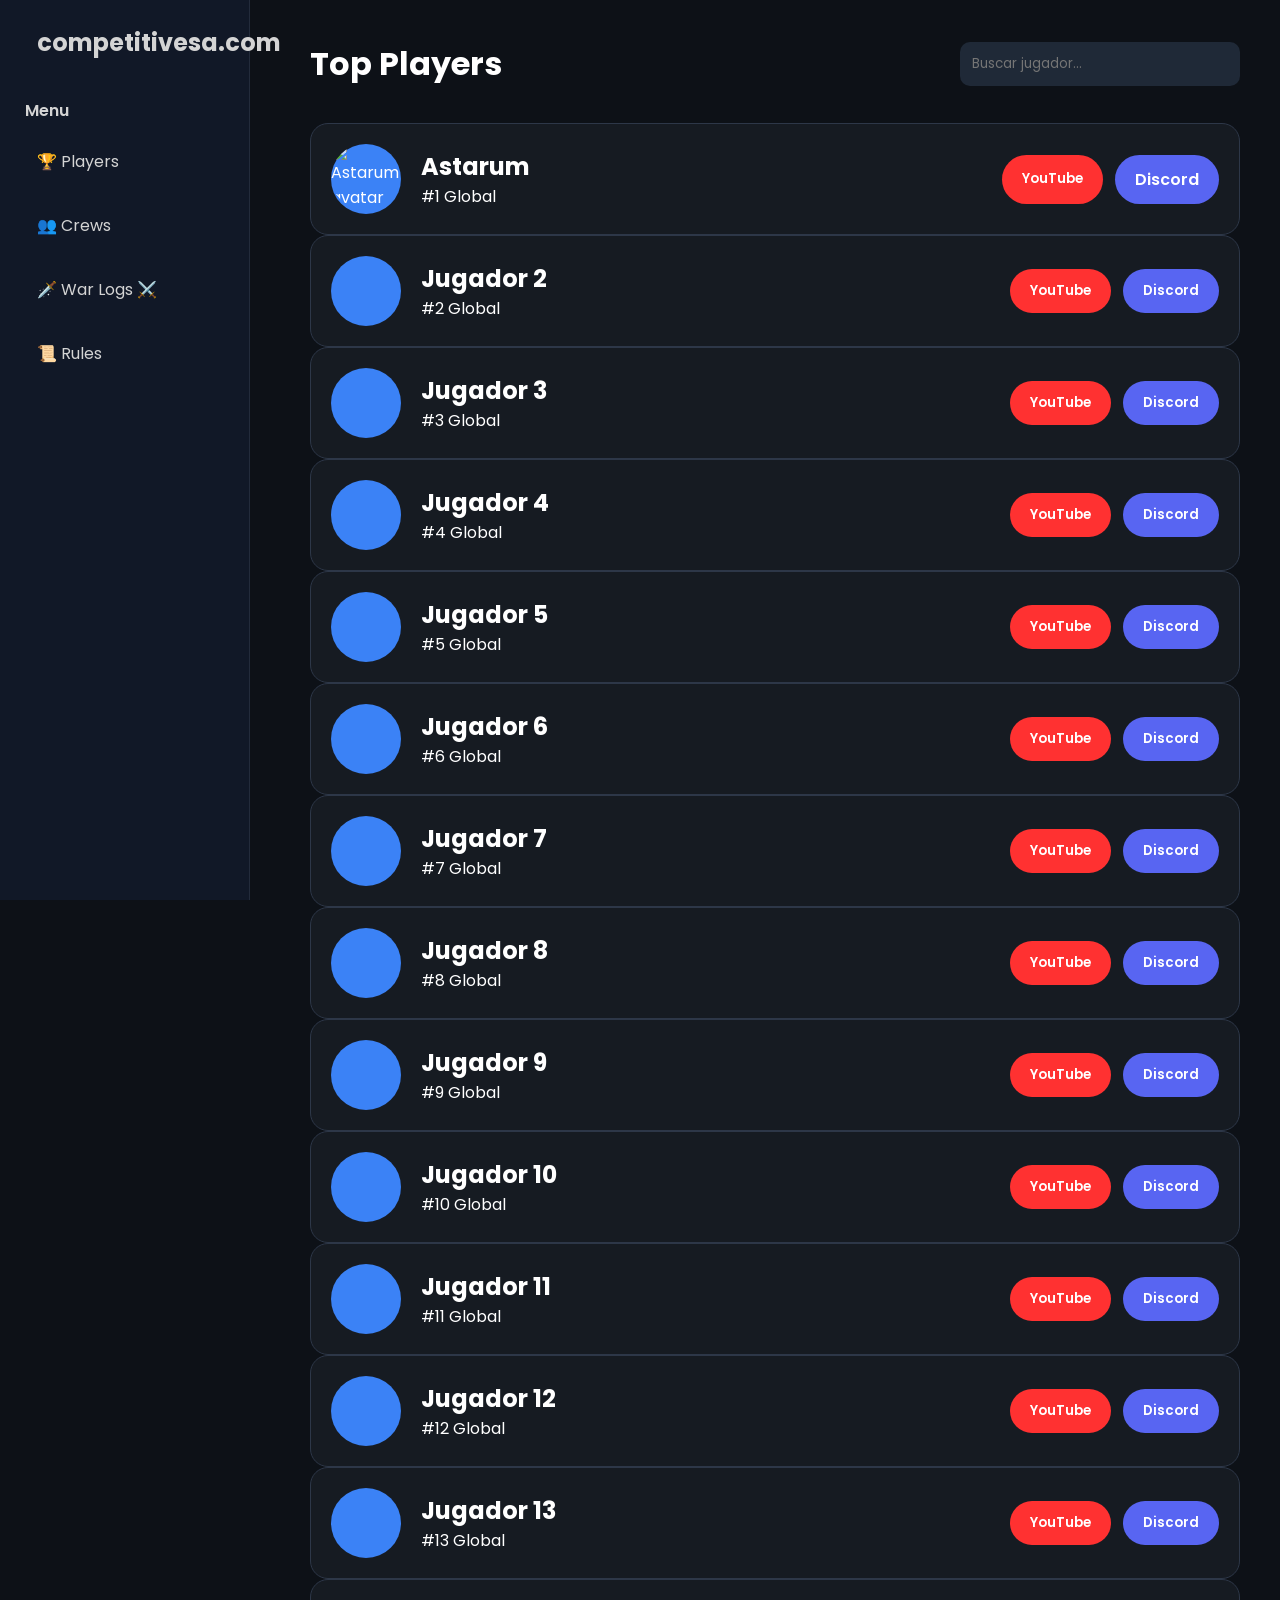
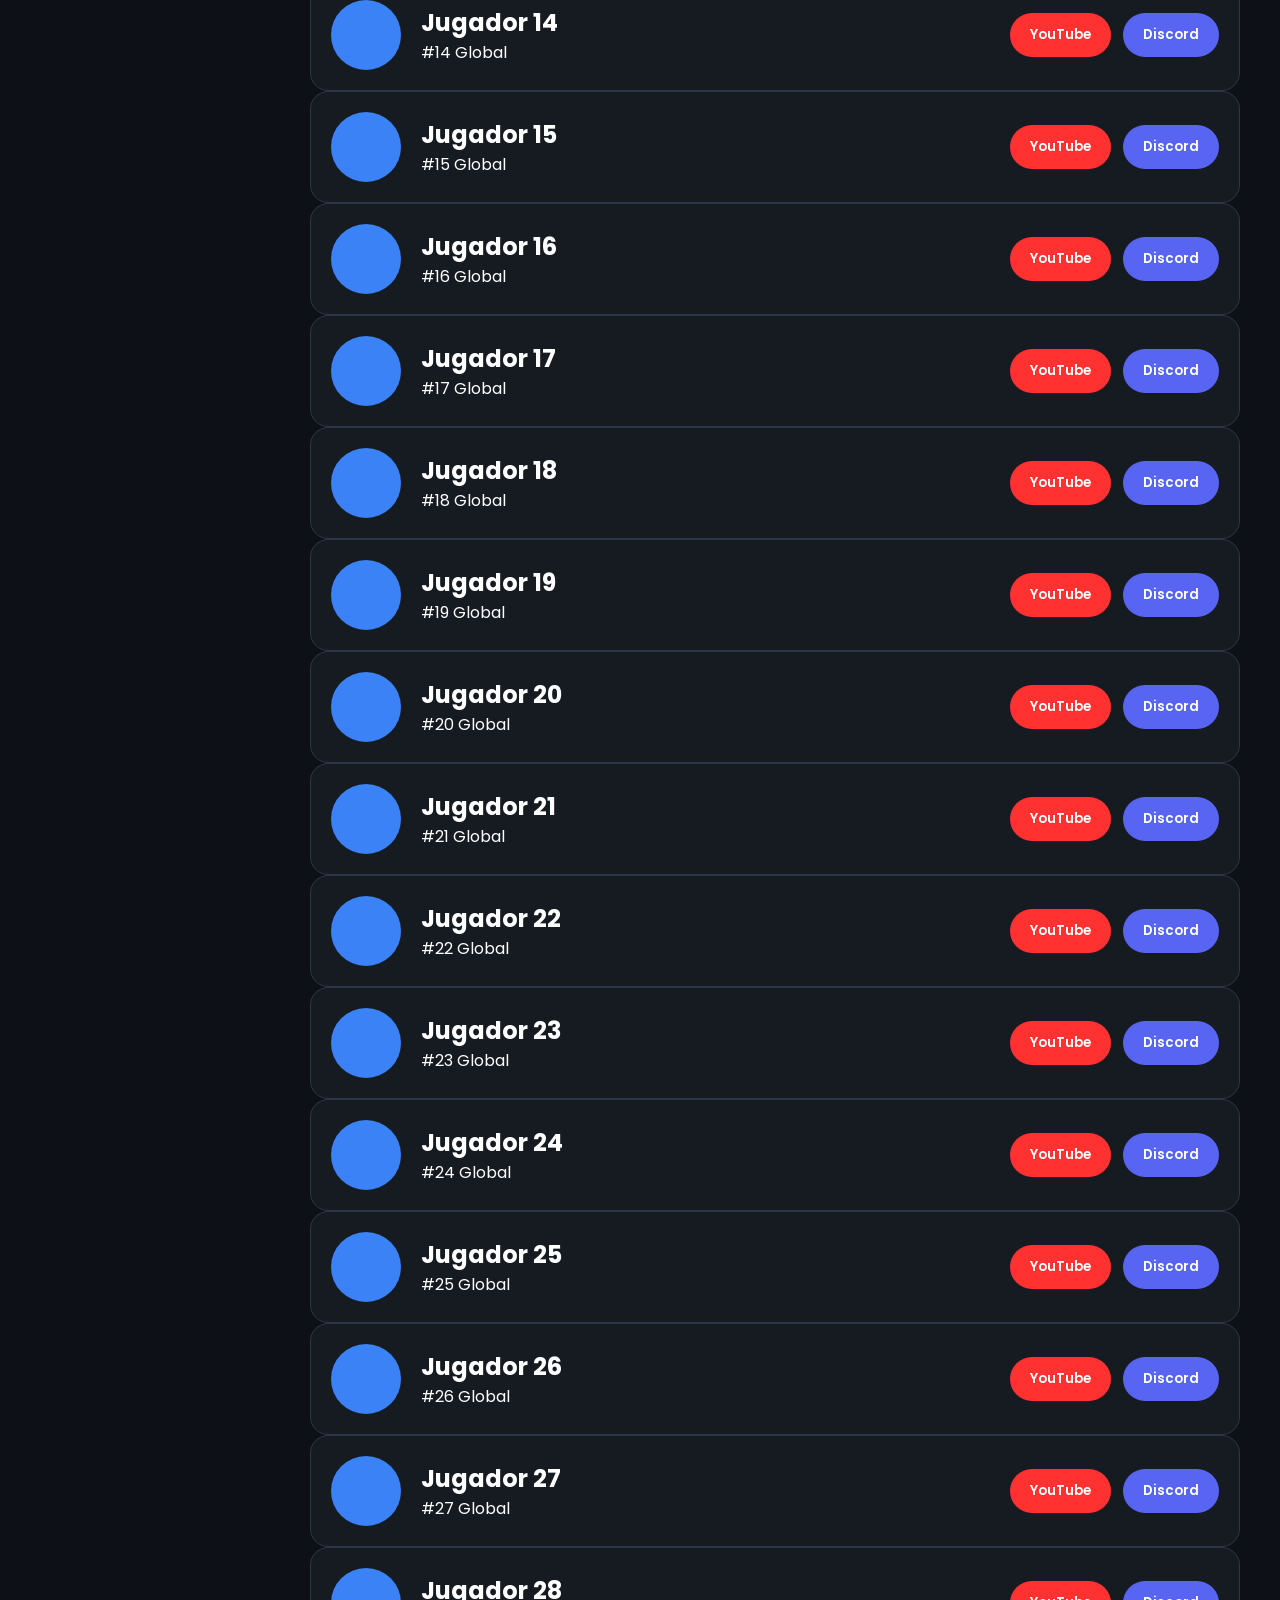
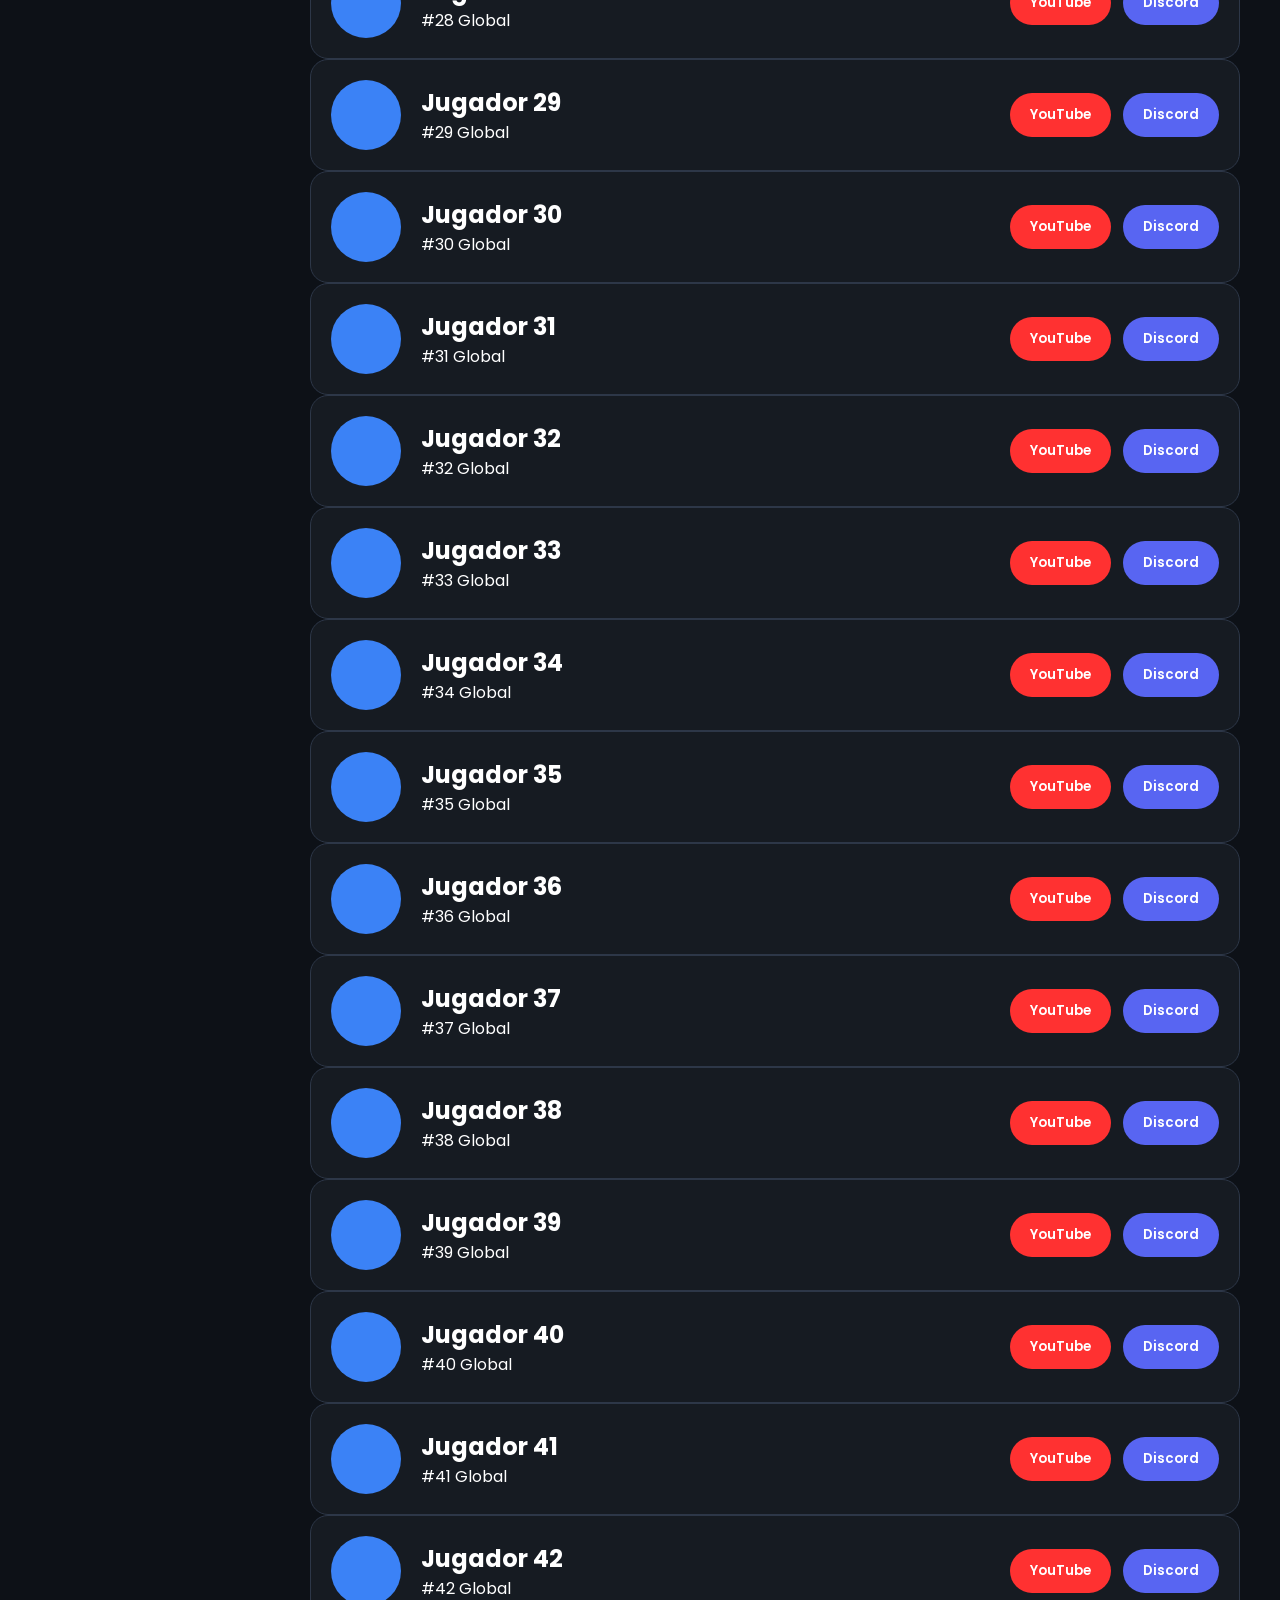
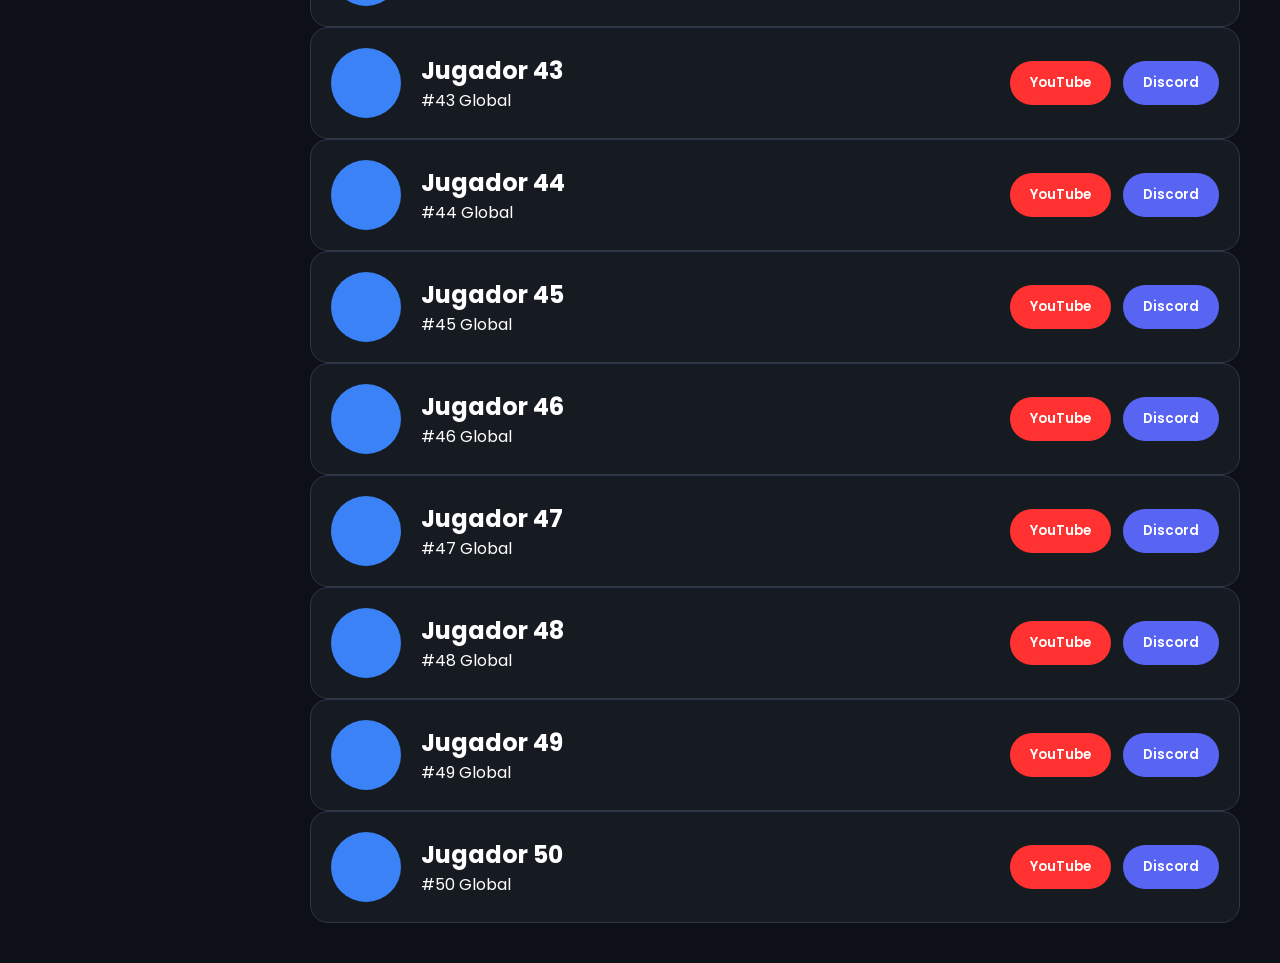
==== docs/index.html @ 76cabcc3 "Deploy docs for GitHub Pages" ====
<!DOCTYPE html>
<html lang="es">
<head>
    <meta charset="UTF-8">
    <meta name="viewport" content="width=device-width, initial-scale=1.0">
    <title>competitivesa.com</title>
    <link rel="canonical" href="http://competitivesa.com/">
    <meta name="description" content="competitivesa - competitive players and crews leaderboard">

    <style>
*{
    margin:0;
    padding:0;
    box-sizing:border-box;
    font-family:'Poppins',sans-serif;
}

body{
    background:#0d1117;
    color:white;
    display:flex;
}

.sidebar{
    width:250px;
    height:100vh;
    background:#111827;
    border-right:1px solid #232b3b;
    padding:25px;
    position:fixed;
}

.sidebar h2{
    color:#4f8cff;
    margin-bottom:30px;
}

.menu-toggle{
    display:block;
    width:100%;
    text-align:left;
    background:transparent;
    border:none;
    color:#d4d4d4;
    padding:8px 0 14px 0;
    font-size:16px;
    cursor:pointer;
}

/* Collapsed sidebar: keep icons, hide labels and reduce width */
.sidebar.collapsed{
    width:80px;
}

.sidebar.collapsed h2{
    display:none;
}

.sidebar.collapsed nav a{
    text-align:center;
    padding:10px 6px;
}

.sidebar.collapsed nav a .label{
    display:none;
}

.sidebar nav{
    display:flex;
    flex-direction:column;
    gap:15px;
}

.sidebar a{
    color:#d4d4d4;
    text-decoration:none;
    padding:12px;
    border-radius:12px;
    transition:.25s;
}

.sidebar a:hover{
    background:#1f2937;
    color:white;
}

.content{
    margin-left:270px;
    width:100%;
    padding:40px;
}

header{
    display:flex;
    justify-content:space-between;
    align-items:center;
    margin-bottom:35px;
}

header input{
    width:280px;
    padding:12px;
    border:none;
    border-radius:10px;
    background:#1f2937;
    color:white;
    outline:none;
}

.player-card{
    background:#161b22;
    border:1px solid #2d3748;
    border-radius:18px;
    padding:20px;
    display:flex;
    justify-content:space-between;
    align-items:center;
    transition:.25s;
}

.player-card:hover{
    transform:translateY(-4px);
    box-shadow:0 0 25px rgba(0,140,255,.2);
}

.left{
    display:flex;
    align-items:center;
    gap:20px;
}

.avatar{
    width:70px;
    height:70px;
    border-radius:50%;
    background:#3b82f6;
}

.buttons{
    display:flex;
    gap:12px;
}

button{
    border:none;
    color:white;
    padding:12px 20px;
    border-radius:25px;
    cursor:pointer;
    font-weight:600;
}

.youtube{
    background:#ff3131;
}

.discord{
    background:#5865F2;
}

/* Make anchor links inside .buttons look like buttons */
.buttons a{
    text-decoration:none;
    color:white;
    padding:12px 20px;
    border-radius:25px;
    display:inline-block;
    font-weight:600;
}

.buttons a.discord{
    background:#5865F2;
}

/* Avatar image styling */
.avatar img{
    width:100%;
    height:100%;
    border-radius:50%;
    object-fit:cover;
}

/* Player detail panel */
#player-detail{
    margin-bottom:18px;
}

.player-detail-card{
    background:linear-gradient(180deg,#0b0f13,#0e161a);
    border:1px solid rgba(255,255,255,0.03);
    padding:20px;
    border-radius:18px;
    color:#cfe7ff;
    max-width:520px;
    margin:0 auto 18px auto;
    position:relative;
}

.player-detail-card .close-x{
    position:absolute;
    right:12px;
    top:12px;
    background:transparent;
    border:none;
    color:#9fb6d8;
    font-size:18px;
    cursor:pointer;
}

.player-detail-card .avatar-wrap{
    display:flex;
    justify-content:center;
    margin-bottom:12px;
}

.player-detail-card .avatar-large{
    width:92px;
    height:92px;
    border-radius:50%;
    overflow:hidden;
    border:4px solid rgba(79,140,255,0.12);
    box-shadow:0 6px 20px rgba(0,0,0,0.6);
}

.player-detail-card h3{
    text-align:center;
    color:#79b7ff;
    letter-spacing:2px;
    margin:6px 0 8px 0;
}

.badge{
    display:inline-block;
    background:#6b1f2a;
    color:#ffdede;
    padding:6px 12px;
    border-radius:16px;
    font-size:13px;
    margin:0 auto 10px auto;
    display:block;
    width:max-content;
}

.player-detail-card p.region{
    text-align:center;
    color:#cfe7ff;
    margin-bottom:14px;
}

.position-box{
    background:#071017;
    border:1px solid rgba(255,255,255,0.02);
    padding:12px;
    border-radius:10px;
    margin-bottom:12px;
}

.stats-box{
    background:#061016;
    border-radius:10px;
    padding:12px;
    display:flex;
    gap:10px;
    justify-content:center;
    margin-bottom:12px;
}

.stat-item{
    background:rgba(255,255,255,0.03);
    padding:8px 12px;
    border-radius:8px;
    text-align:center;
}

.social-btn{
    background:#00a9ff;
    color:white;
    padding:12px 18px;
    border-radius:10px;
    display:block;
    text-align:center;
    text-decoration:none;
    font-weight:600;
}

/* War logs list */
.war-log{
    background:#0f1418;
    border:1px solid #26303a;
    padding:12px;
    border-radius:10px;
    margin-bottom:10px;
}

.war-log small{
    color:#9aa6b2;
}

.talents{
    background:#f5b400;
    color:black;
}
</style>

    <link rel="preconnect" href="https://fonts.googleapis.com">
    <link href="https://fonts.googleapis.com/css2?family=Poppins:wght@300;400;500;600;700&display=swap" rel="stylesheet">
</head>
<body>

    <aside class="sidebar">
        <h2><a href="http://competitivesa.com" id="brand-link">competitivesa.com</a></h2>
        <button id="menu-toggle" class="menu-toggle">Menu</button>

        <nav>
            <a href="#" id="link-players">🏆 <span class="label">Players</span></a>
            <a href="#" id="link-crews">👥 <span class="label">Crews</span></a>
            <a href="#" id="link-warlogs">🗡️ <span class="label">War Logs</span> ⚔️</a>
            <a href="#">📜 <span class="label">Rules</span></a>
        </nav>
    </aside>

    <main class="content">

        <header>
            <h1>Top Players</h1>
            <input id="search-input" type="text" placeholder="Buscar jugador...">
        </header>

        <div id="player-detail"></div>
        <div id="players"></div>

    </main>

    <script>
// Maneja generación dinámica de jugadores y crews
function generatePlayers(count) {
  const container = document.getElementById('players');
  if (!container) return;
  container.innerHTML = '';
  window.currentView = 'players';
  for (let i = 1; i <= count; i++) {
    const card = document.createElement('div');
    card.className = 'player-card';
    const name = (i === 1) ? 'Astarum' : `Jugador ${i}`;
    const astarumDiscordId = '1056681722353303614';
    const astarumAvatar = 'file:///C:/Users/Diegoo/Downloads/1f05e6cb522cc355812f8f7c4685ea01.jpg';
    const discordElement = (i === 1)
      ? `<a class="discord" href="https://discord.com/users/${astarumDiscordId}" target="_blank" rel="noopener noreferrer">Discord</a>`
      : `<button class="discord">Discord</button>`;

    const regionList = ['NA','EU','ASIA','SA','OC'];
    const region = (i === 1) ? 'EU' : regionList[i % regionList.length];

    const avatarHtml = (i === 1)
      ? `<div class="avatar"><img src="${astarumAvatar}" alt="Astarum avatar"></div>`
      : `<div class="avatar"></div>`;

    card.innerHTML = `
      <div class="left">
        ${avatarHtml}
        <div>
          <h2>${name}</h2>
          <p>#${i} Global</p>
        </div>
      </div>
      <div class="buttons">
        <button class="youtube">YouTube</button>
        ${discordElement}
      </div>
    `;
    container.appendChild(card);
  }
}

function showPlayerDetail(playerName) {
  const detail = document.getElementById('player-detail');
  const headerEl = document.querySelector('main .content header h1');
  if (!detail) return;
  let region = 'Unknown';
  if (playerName.toLowerCase() === 'astarum') region = 'EU';
  else {
    const m = playerName.match(/Jugador\s*(\d+)/i);
    if (m) {
      const idx = parseInt(m[1], 10);
      const regions = ['NA','EU','ASIA','SA','OC'];
      region = regions[idx % regions.length];
    }
  }

  detail.innerHTML = `
    <div class="player-detail-card">
      <button class="close-x" id="detail-close">✕</button>
      <div class="avatar-wrap">
        <div class="avatar-large">
          ${playerName.toLowerCase() === 'astarum' ? `<img src="file:///C:/Users/Diegoo/Downloads/1f05e6cb522cc355812f8f7c4685ea01.jpg" alt="${playerName}">` : '<div style="width:100%;height:100%;background:#223;"></div>'}
        </div>
      </div>
      <h3>${playerName}</h3>
      <span class="badge">Elite Master</span>
      <p class="region">Region: <strong>${region}</strong></p>

      <div class="position-box">
        <strong>1. <span style="color:#ffd54a">LEADERBOARD</span></strong>
        <span style="float:right;color:#9aa6b2">(180 points)</span>
      </div>

      <div class="stats-box">
        <div class="stat-item">LT1<br><small>(90 Pts)</small></div>
        <div class="stat-item">LT1<br><small>(90 Pts)</small></div>
      </div>

      <a class="social-btn" href="https://discord.com/users/1056681722353303614" target="_blank" rel="noopener noreferrer">Discord Profile</a>
    </div>
  `;

  const closeBtn = document.getElementById('detail-close');
  if (closeBtn) {
    closeBtn.addEventListener('click', () => {
      detail.innerHTML = '';
      if (window.currentView === 'players') generatePlayers(50);
      else if (window.currentView === 'crews') generateCrews(10);
      else if (window.currentView === 'warlogs') generateWarLogs(5);
    });
  }
}

function generateWarLogs(count) {
  const container = document.getElementById('players');
  if (!container) return;
  window.currentView = 'warlogs';
  container.innerHTML = '';
  const headerEl = document.querySelector('main .content header h1');
  if (headerEl) headerEl.textContent = 'War Logs';

  for (let i = 1; i <= count; i++) {
    const log = document.createElement('div');
    log.className = 'war-log';
    log.innerHTML = `
      <strong>War #${i}</strong>
      <p>Winner: Crew ${i} — Loser: Crew ${i+1}</p>
      <small>Fecha: 2026-07-${(10+i).toString().padStart(2,'0')}</small>
    `;
    container.appendChild(log);
  }
}

function generateCrews(count) {
  const container = document.getElementById('players');
  if (!container) return;
  container.innerHTML = '';
  for (let i = 1; i <= count; i++) {
    const card = document.createElement('div');
    card.className = 'player-card';
    card.innerHTML = `
      <div class="left">
        <div class="avatar"></div>
        <div>
          <h2>Crew ${i}</h2>
          <p>#${i} Crew</p>
        </div>
      </div>
      <div class="buttons">
        <button class="youtube">Ver</button>
      </div>
    `;
    container.appendChild(card);
  }
}

document.addEventListener('DOMContentLoaded', () => {
  const headerEl = document.querySelector('main .content header h1');
  if (headerEl) headerEl.textContent = 'Top Players';
  generatePlayers(50);

  const linkCrews = document.getElementById('link-crews');
  const linkPlayers = document.getElementById('link-players');
  const menuToggle = document.getElementById('menu-toggle');
  const sidebar = document.querySelector('.sidebar');

  if (menuToggle && sidebar) {
    menuToggle.addEventListener('click', (e) => {
      e.preventDefault();
      sidebar.classList.toggle('collapsed');
    });
  }

  if (linkCrews) {
    linkCrews.addEventListener('click', (e) => {
      e.preventDefault();
      if (headerEl) headerEl.textContent = 'Top Crews';
      generateCrews(10);
    });
  }

  const linkWarlogs = document.getElementById('link-warlogs');
  if (linkWarlogs) {
    linkWarlogs.addEventListener('click', (e) => {
      e.preventDefault();
      generateWarLogs(5);
    });
  }

  if (linkPlayers) {
    linkPlayers.addEventListener('click', (e) => {
      e.preventDefault();
      if (headerEl) headerEl.textContent = 'Top Players';
      generatePlayers(50);
    });
  }

  const searchInput = document.getElementById('search-input');
  if (searchInput) {
    searchInput.addEventListener('keydown', (ev) => {
      if (ev.key === 'Enter') {
        const q = searchInput.value.trim();
        if (!q) return;
        showPlayerDetail(q);
      }
    });
  }
});
</script>

</body>
</html>
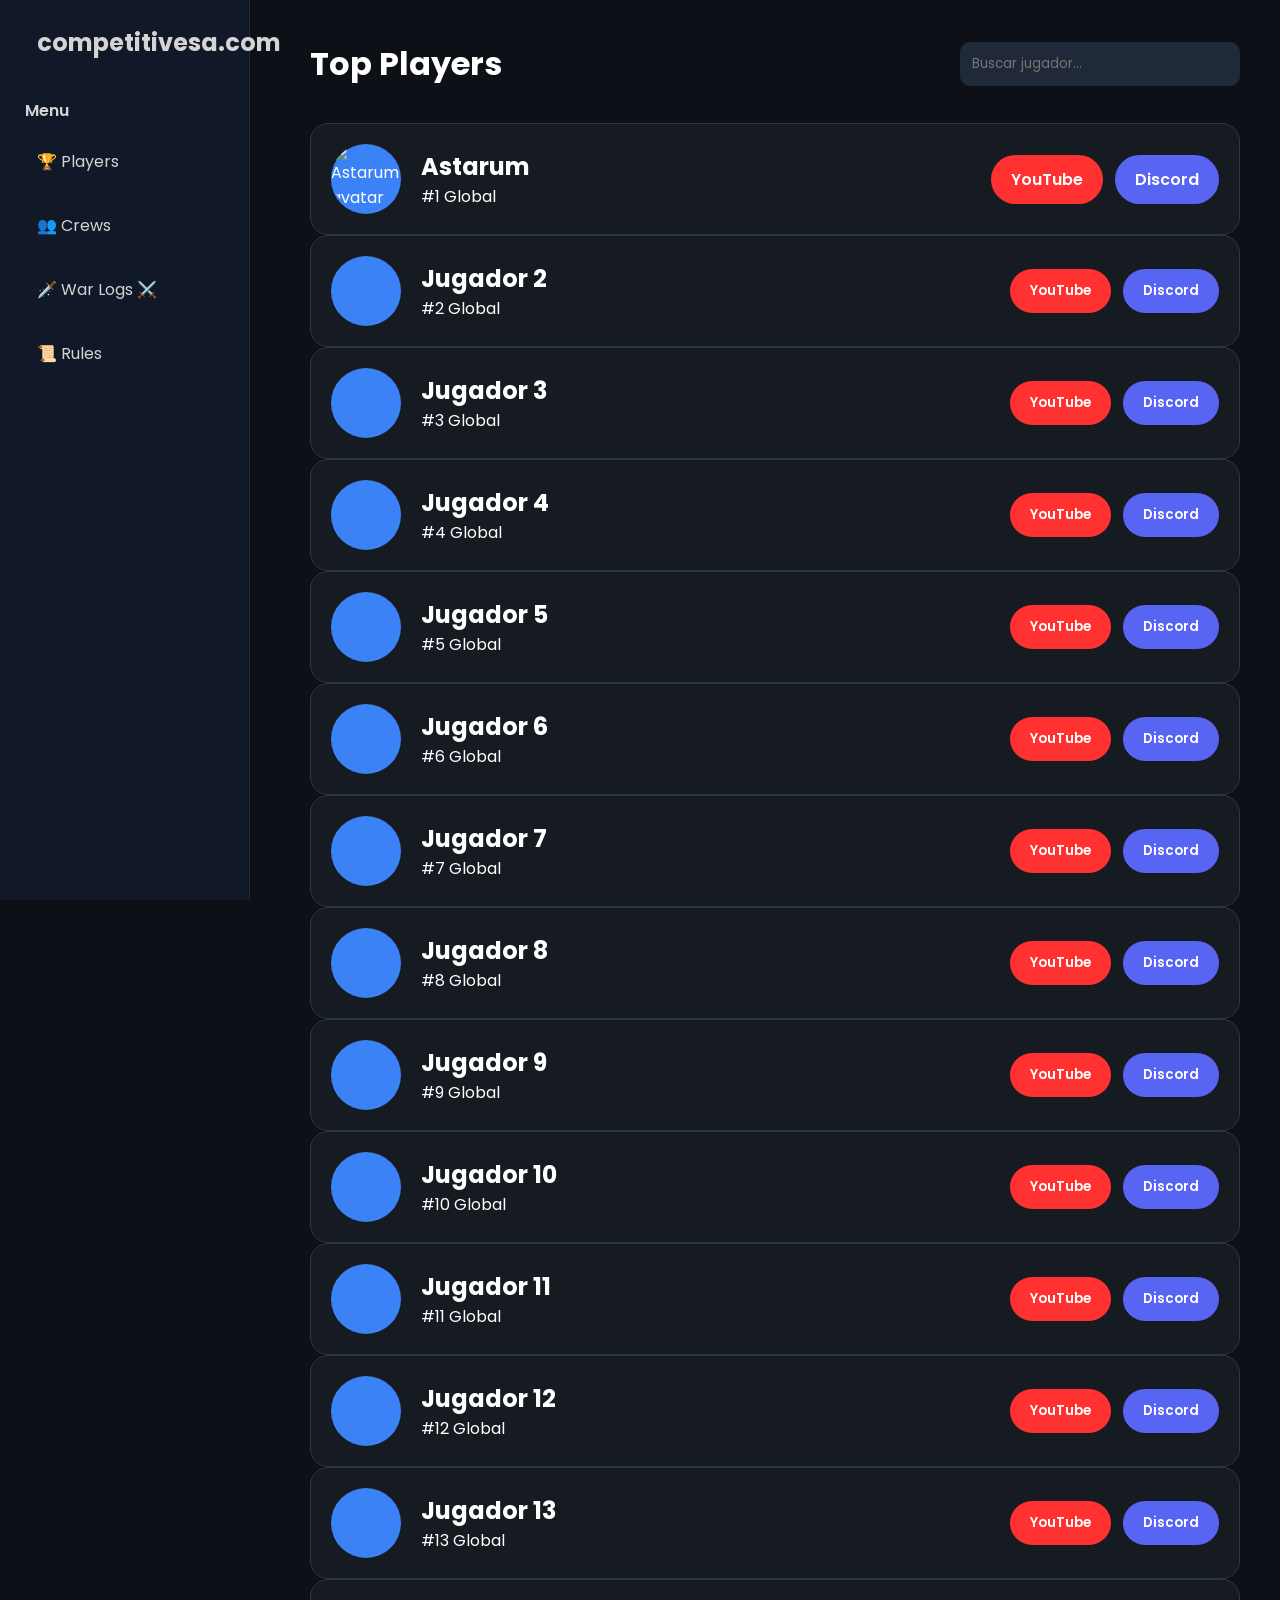
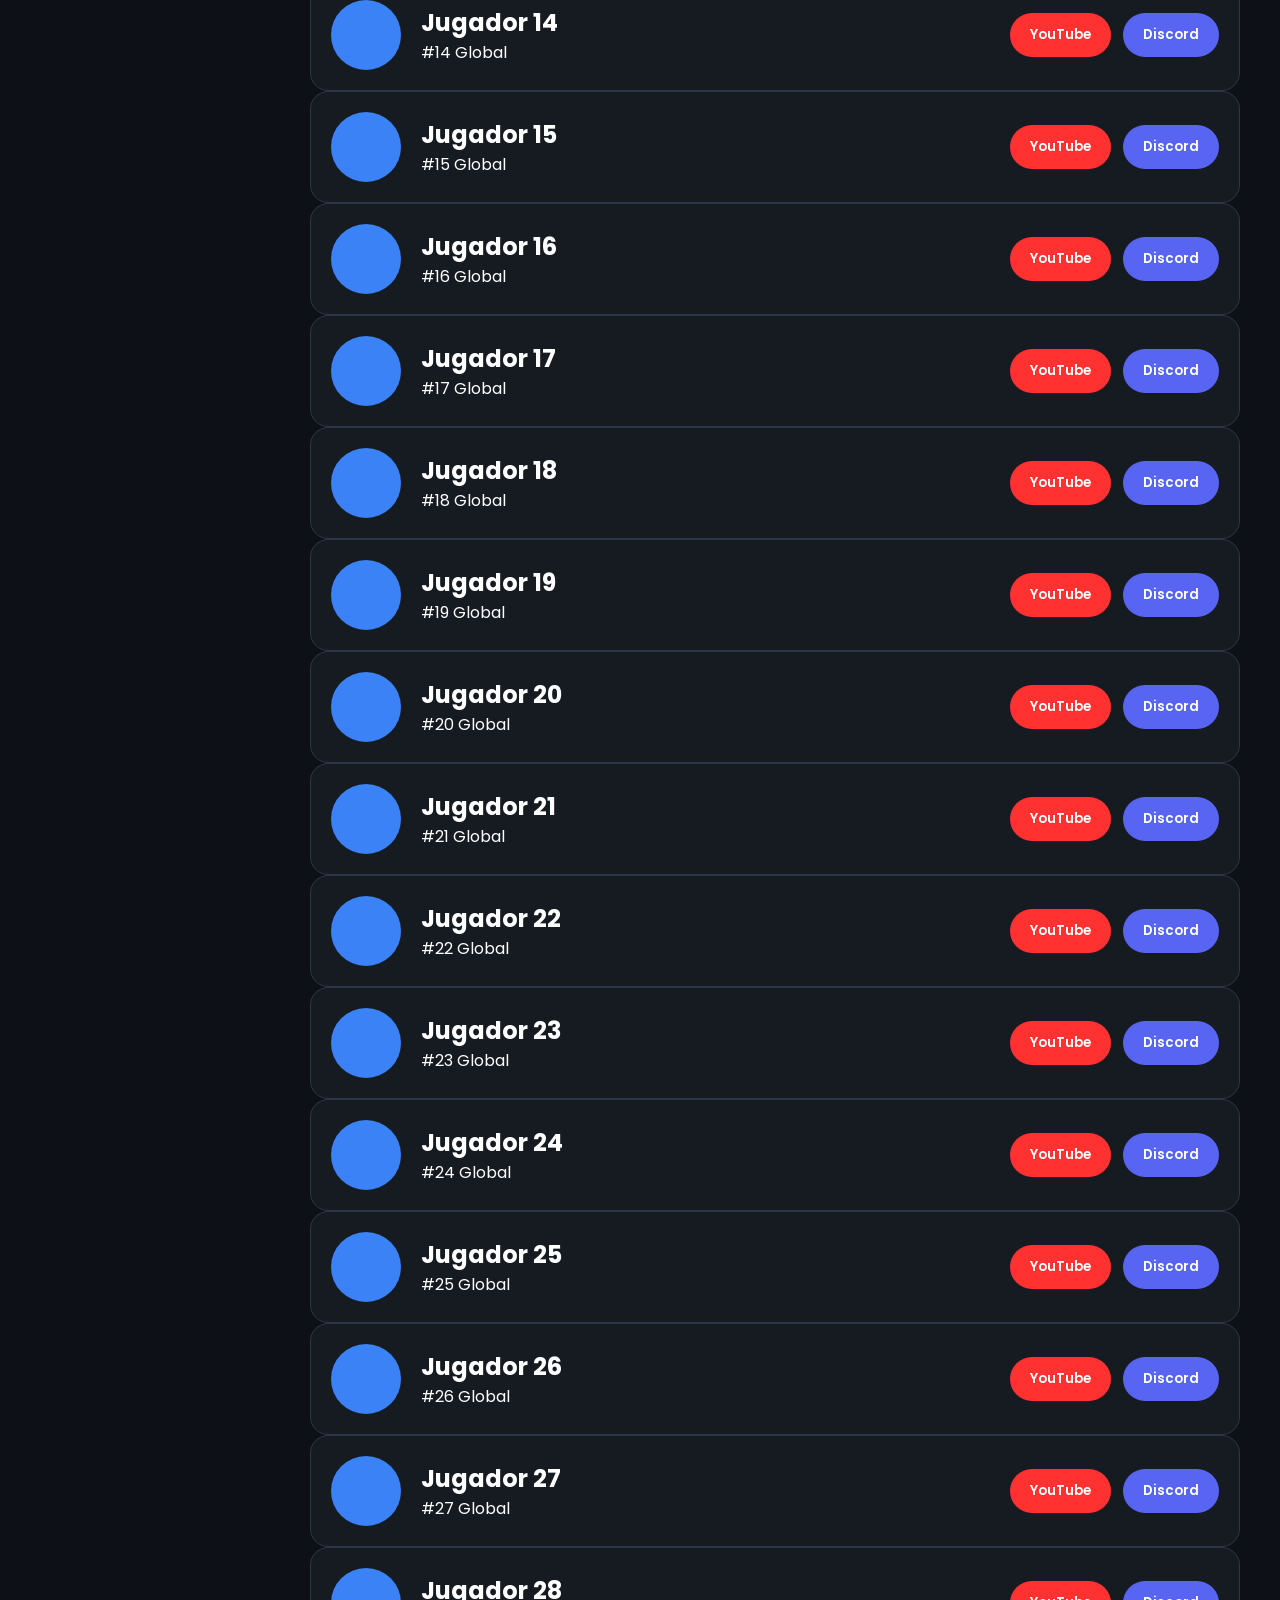
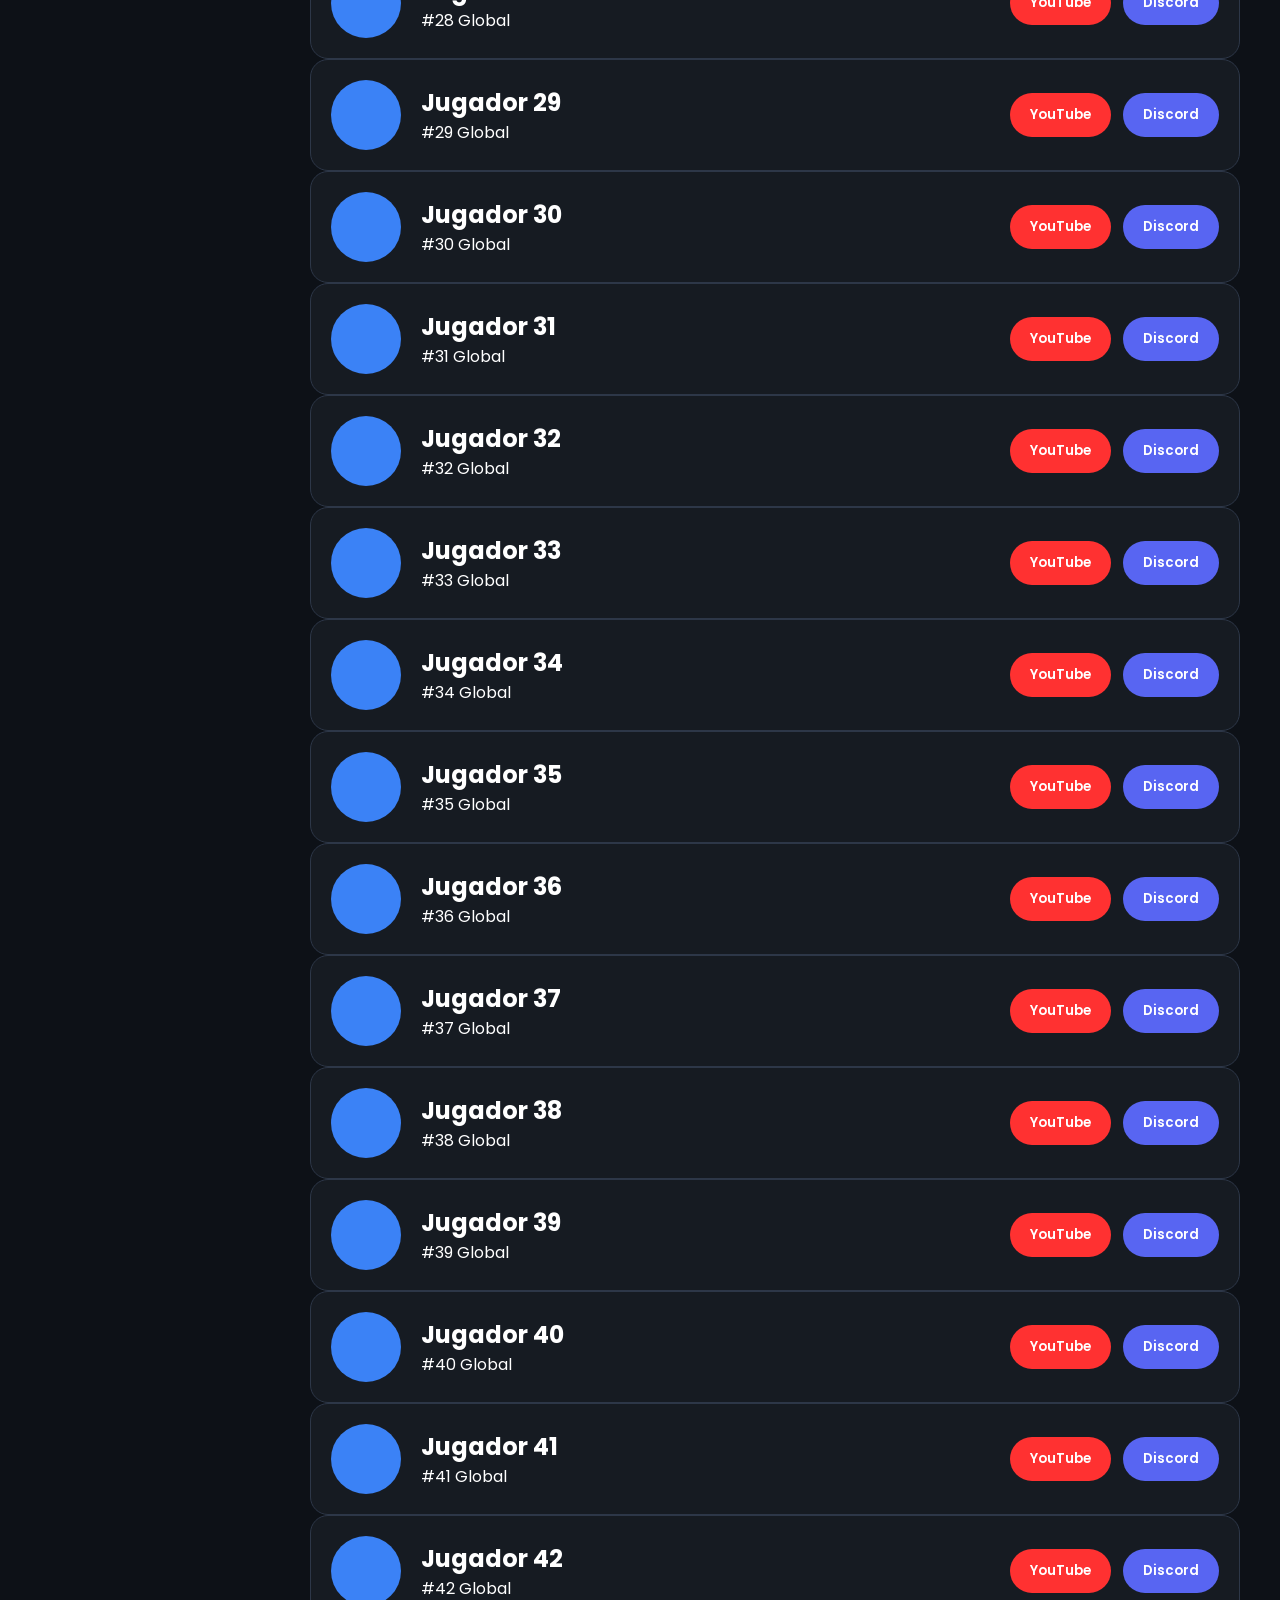
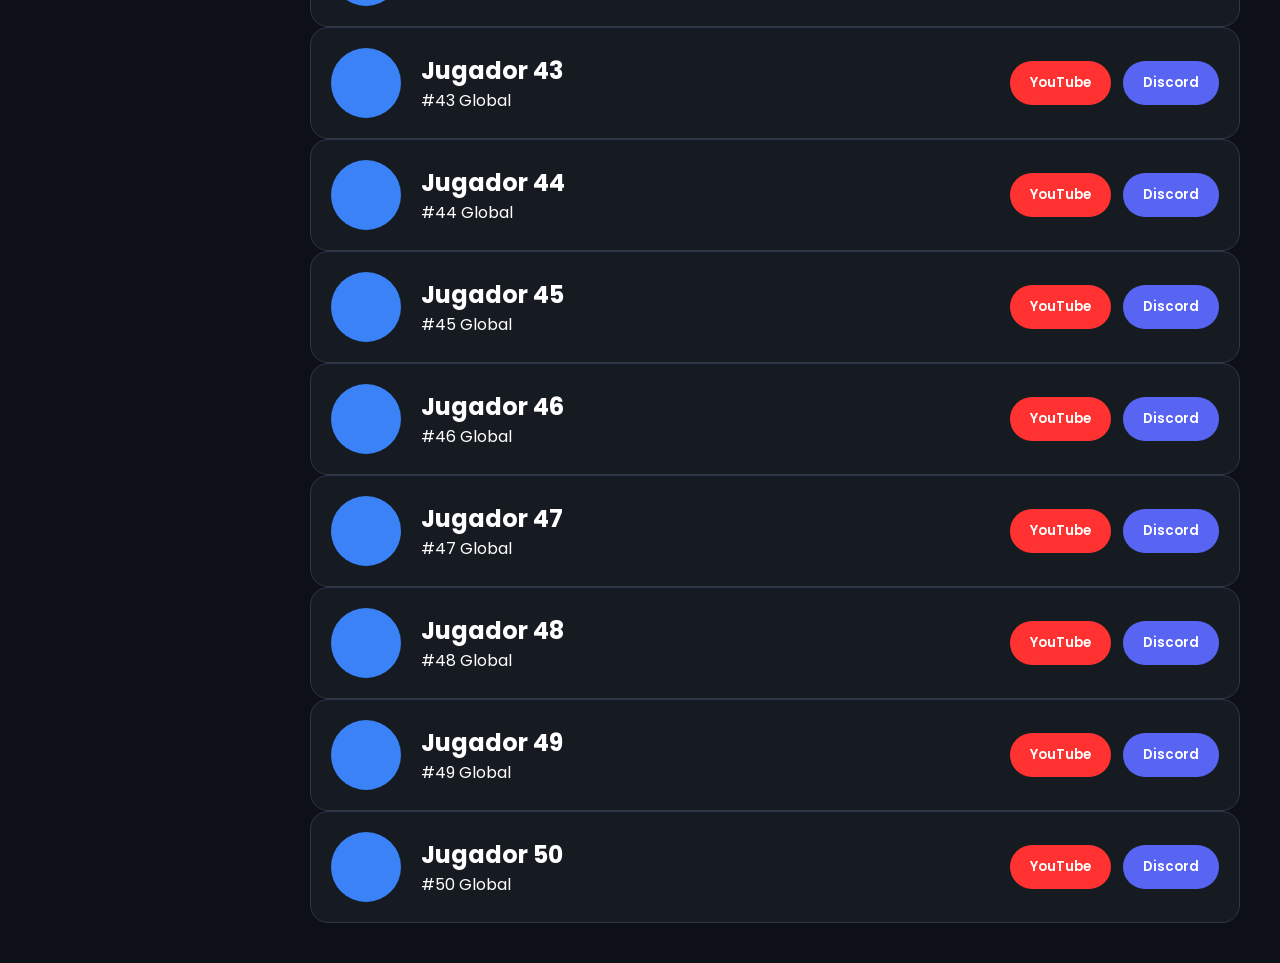
==== commit 08517d3f: "Fix Astarum YouTube button link" ====
--- a/docs/index.html
+++ b/docs/index.html
@@ -348,6 +348,10 @@
       ? `<a class="discord" href="https://discord.com/users/${astarumDiscordId}" target="_blank" rel="noopener noreferrer">Discord</a>`
       : `<button class="discord">Discord</button>`;
 
+    const youtubeElement = (i === 1)
+      ? `<a class="youtube" href="https://www.youtube.com/@astarumking" target="_blank" rel="noopener noreferrer">YouTube</a>`
+      : `<button class="youtube">YouTube</button>`;
+
     const regionList = ['NA','EU','ASIA','SA','OC'];
     const region = (i === 1) ? 'EU' : regionList[i % regionList.length];
 
@@ -364,7 +368,7 @@
         </div>
       </div>
       <div class="buttons">
-        <button class="youtube">YouTube</button>
+        ${youtubeElement}
         ${discordElement}
       </div>
     `;
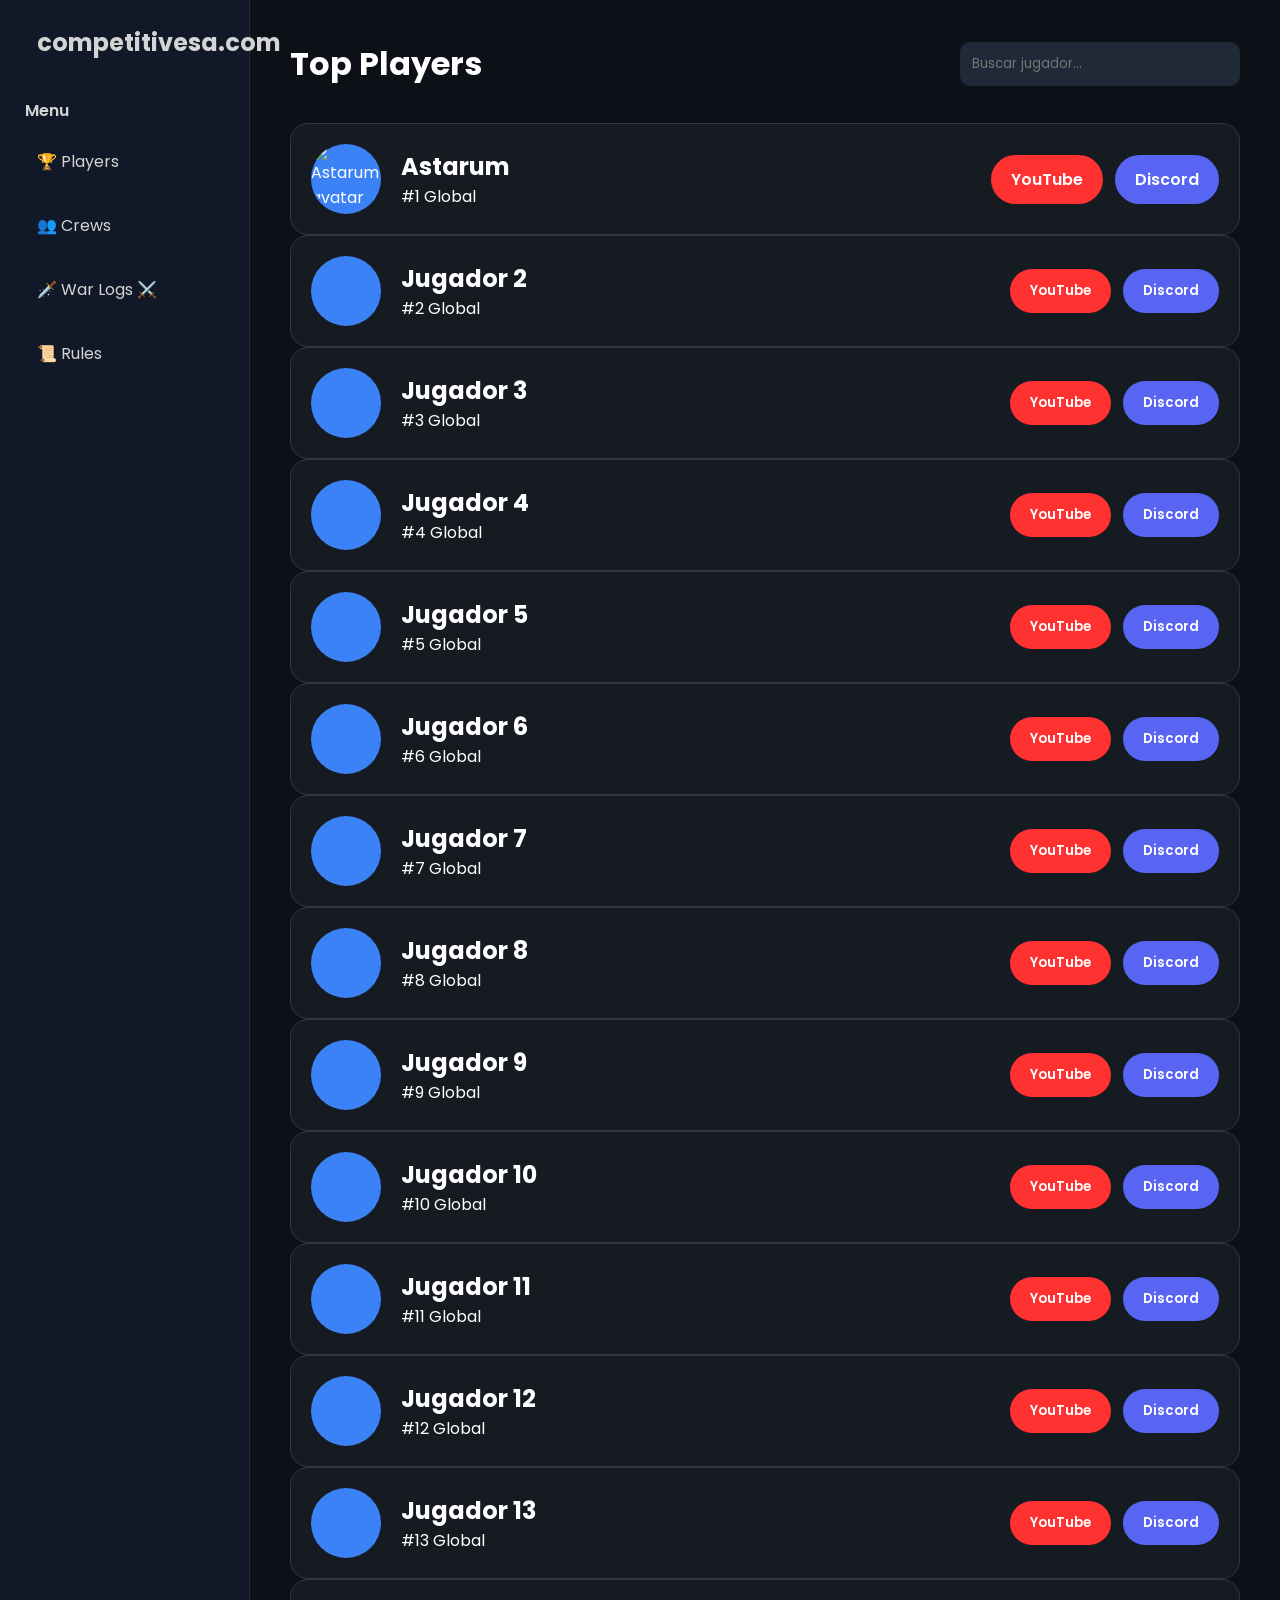
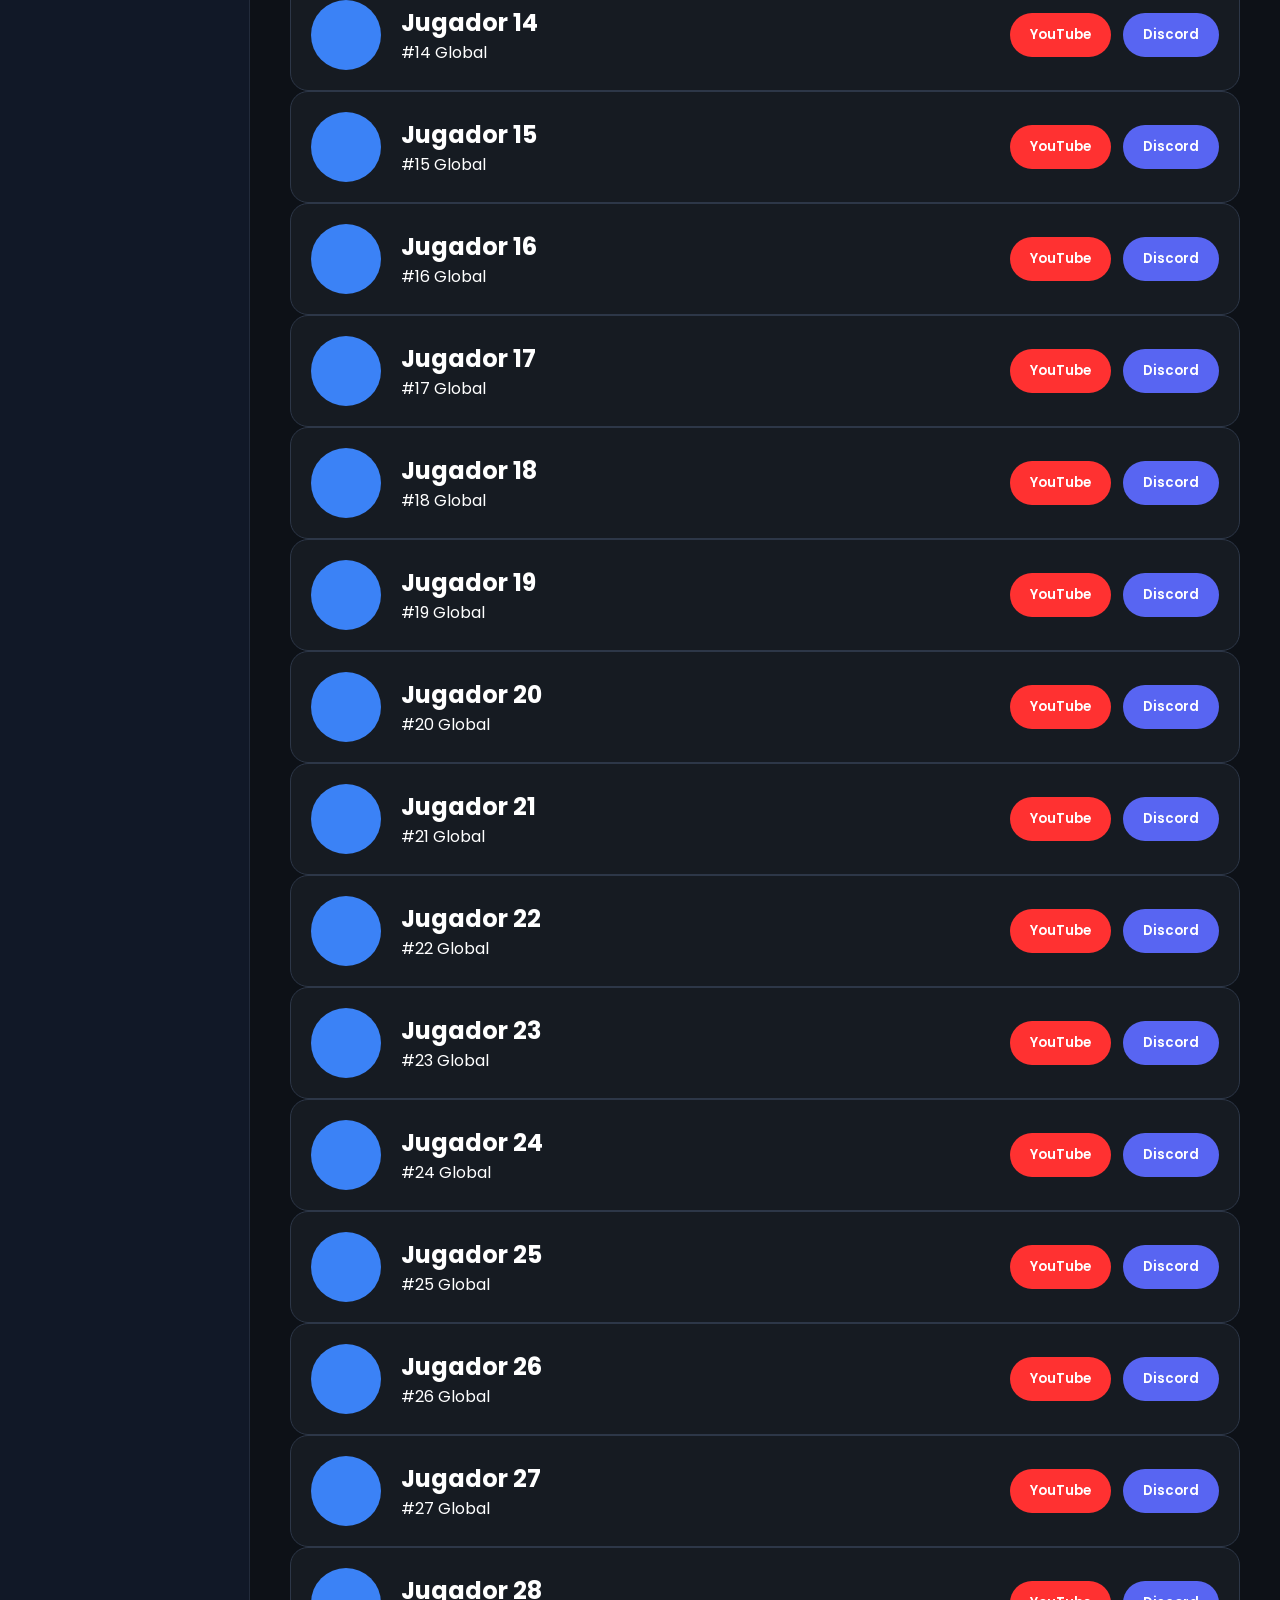
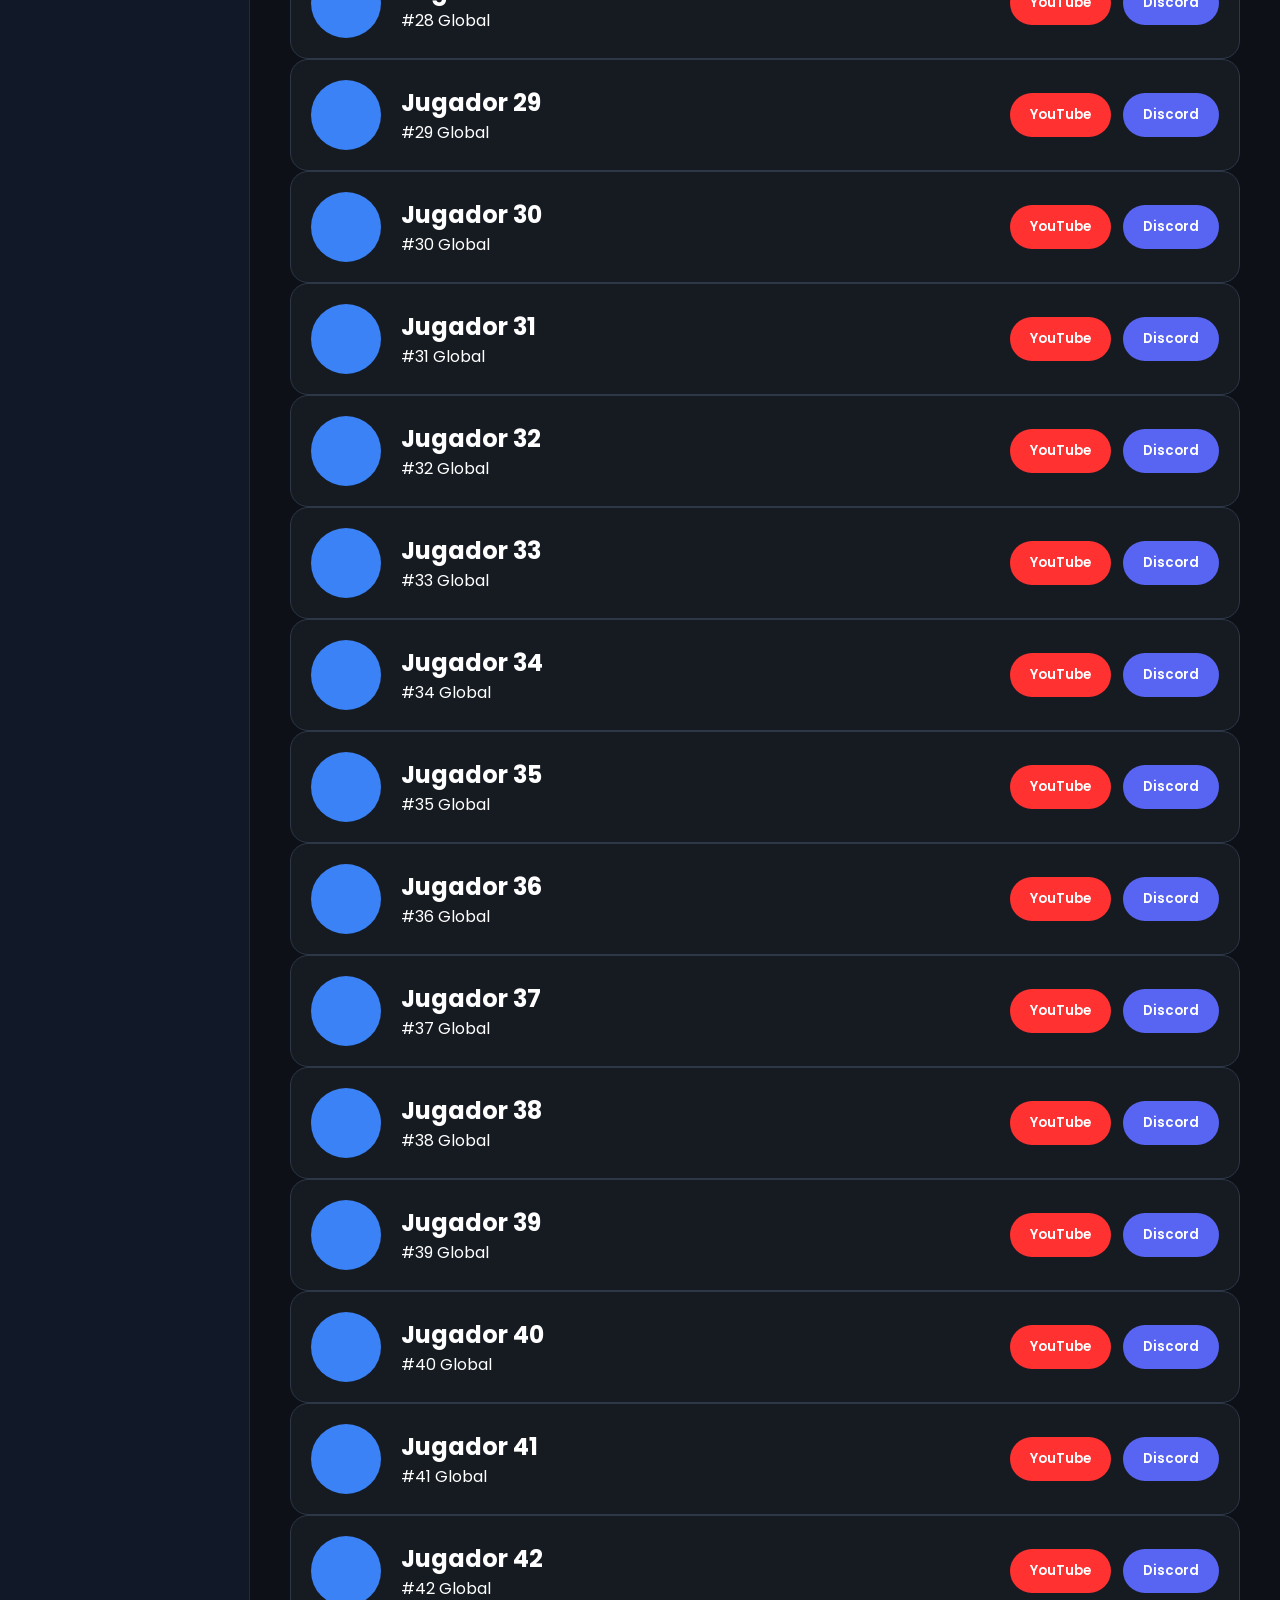
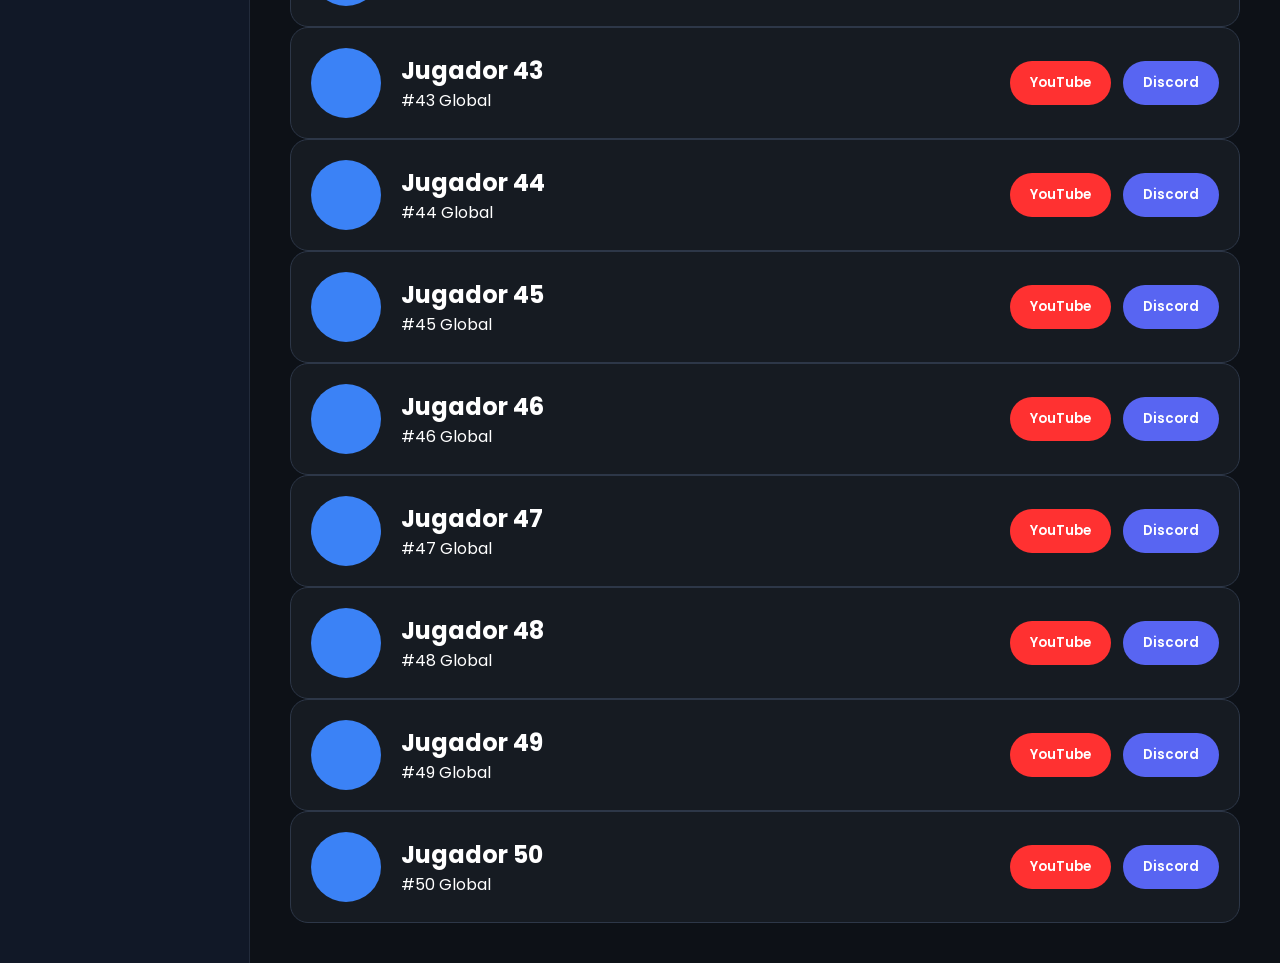
==== commit dc87a84e: "Fix layout for Netlify deployed page" ====
--- a/docs/index.html
+++ b/docs/index.html
@@ -3,9 +3,8 @@
 <head>
     <meta charset="UTF-8">
     <meta name="viewport" content="width=device-width, initial-scale=1.0">
-    <title>competitivesa.com</title>
-    <link rel="canonical" href="http://competitivesa.com/">
-    <meta name="description" content="competitivesa - competitive players and crews leaderboard">
+    <title>CompetitiveSA | Leaderboard</title>
+    <meta name="description" content="CompetitiveSA - competitive players and crews leaderboard">
 
     <style>
 *{
@@ -18,16 +17,25 @@
 body{
     background:#0d1117;
     color:white;
-    display:flex;
+    margin:0;
+    min-height:100vh;
+    font-family:'Poppins',sans-serif;
+}
+
+.wrapper{
+    display:flex;
+    min-height:100vh;
+    flex-wrap:wrap;
 }
 
 .sidebar{
     width:250px;
-    height:100vh;
+    min-height:100vh;
     background:#111827;
     border-right:1px solid #232b3b;
     padding:25px;
-    position:fixed;
+    position:sticky;
+    top:0;
 }
 
 .sidebar h2{
@@ -85,7 +93,7 @@
 }
 
 .content{
-    margin-left:270px;
+    flex:1;
     width:100%;
     padding:40px;
 }
@@ -306,20 +314,20 @@
     <link href="https://fonts.googleapis.com/css2?family=Poppins:wght@300;400;500;600;700&display=swap" rel="stylesheet">
 </head>
 <body>
-
-    <aside class="sidebar">
-        <h2><a href="http://competitivesa.com" id="brand-link">competitivesa.com</a></h2>
-        <button id="menu-toggle" class="menu-toggle">Menu</button>
-
-        <nav>
-            <a href="#" id="link-players">🏆 <span class="label">Players</span></a>
-            <a href="#" id="link-crews">👥 <span class="label">Crews</span></a>
-            <a href="#" id="link-warlogs">🗡️ <span class="label">War Logs</span> ⚔️</a>
-            <a href="#">📜 <span class="label">Rules</span></a>
-        </nav>
-    </aside>
-
-    <main class="content">
+    <div class="wrapper">
+        <aside class="sidebar">
+            <h2><a href="http://competitivesa.com" id="brand-link">competitivesa.com</a></h2>
+            <button id="menu-toggle" class="menu-toggle">Menu</button>
+
+            <nav>
+                <a href="#" id="link-players">🏆 <span class="label">Players</span></a>
+                <a href="#" id="link-crews">👥 <span class="label">Crews</span></a>
+                <a href="#" id="link-warlogs">🗡️ <span class="label">War Logs</span> ⚔️</a>
+                <a href="#">📜 <span class="label">Rules</span></a>
+            </nav>
+        </aside>
+
+        <main class="content">
 
         <header>
             <h1>Top Players</h1>
@@ -329,7 +337,8 @@
         <div id="player-detail"></div>
         <div id="players"></div>
 
-    </main>
+            </main>
+    </div>
 
     <script>
 // Maneja generación dinámica de jugadores y crews
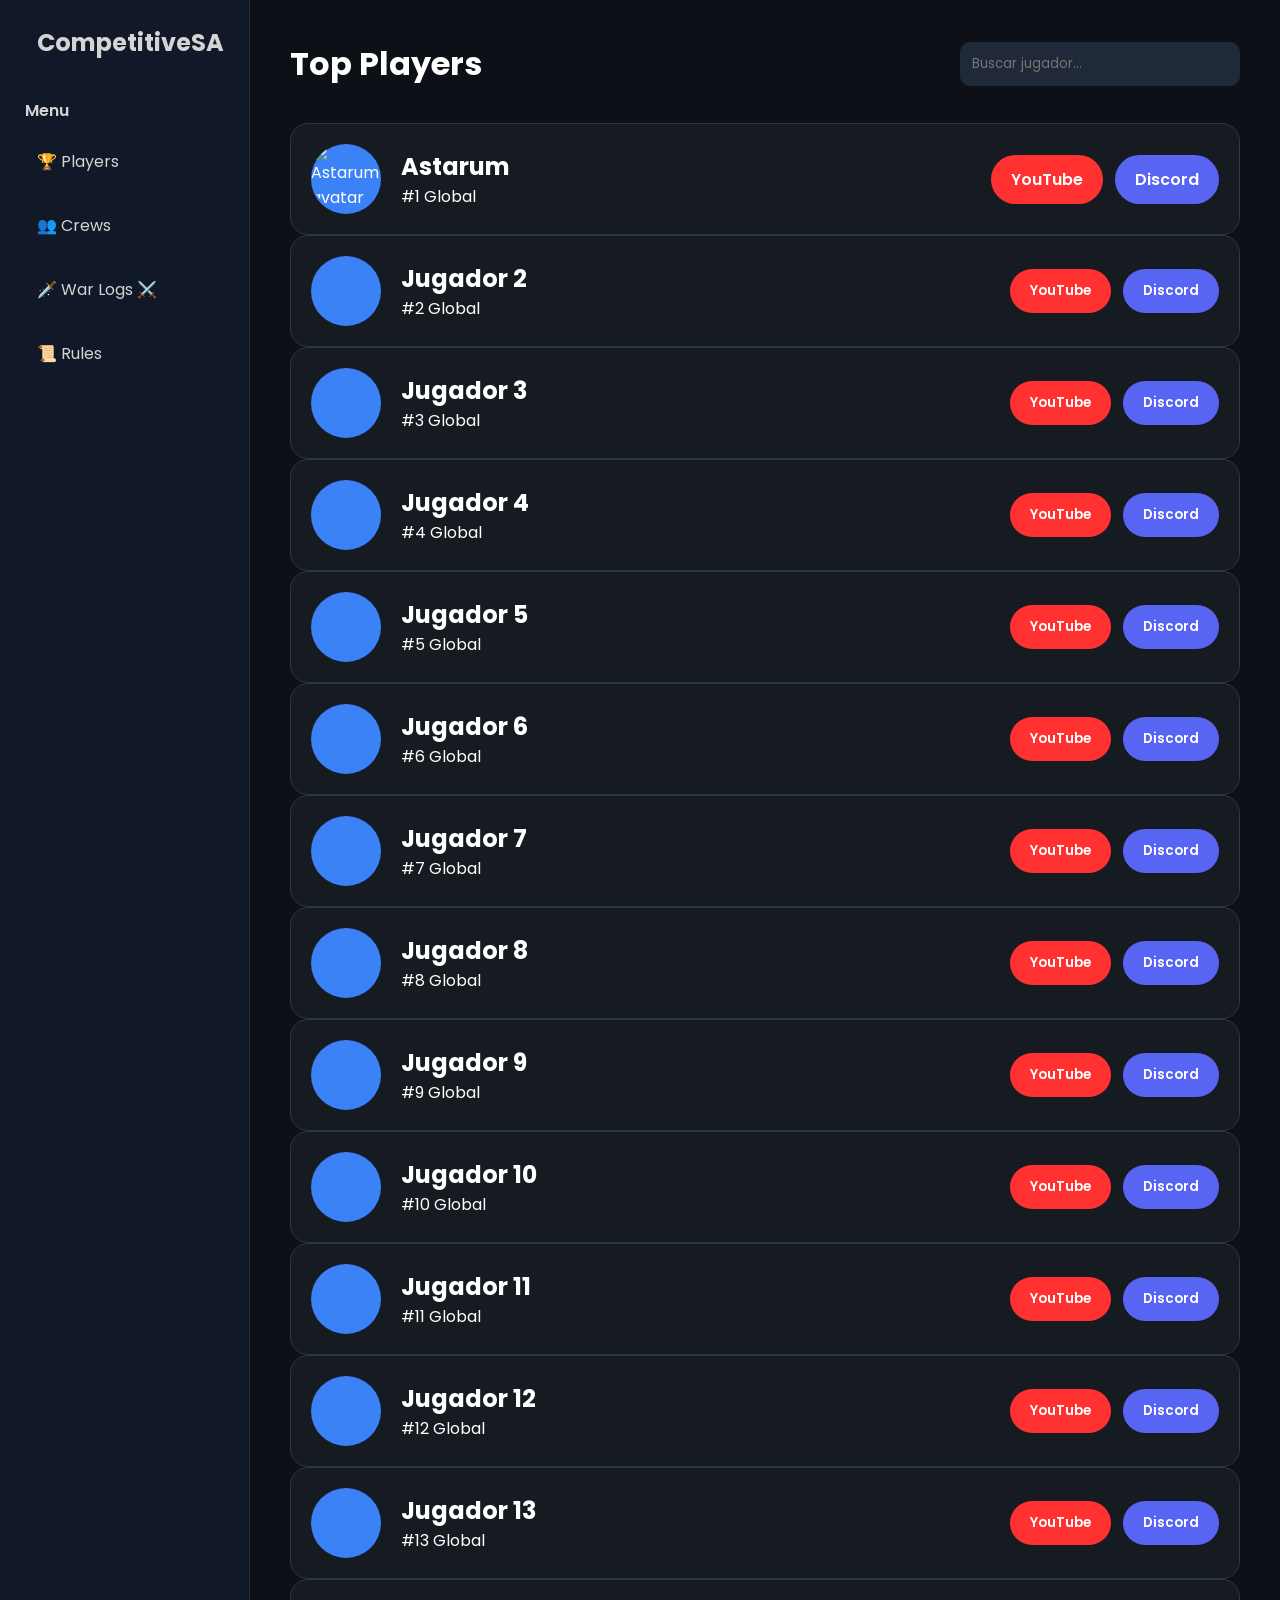
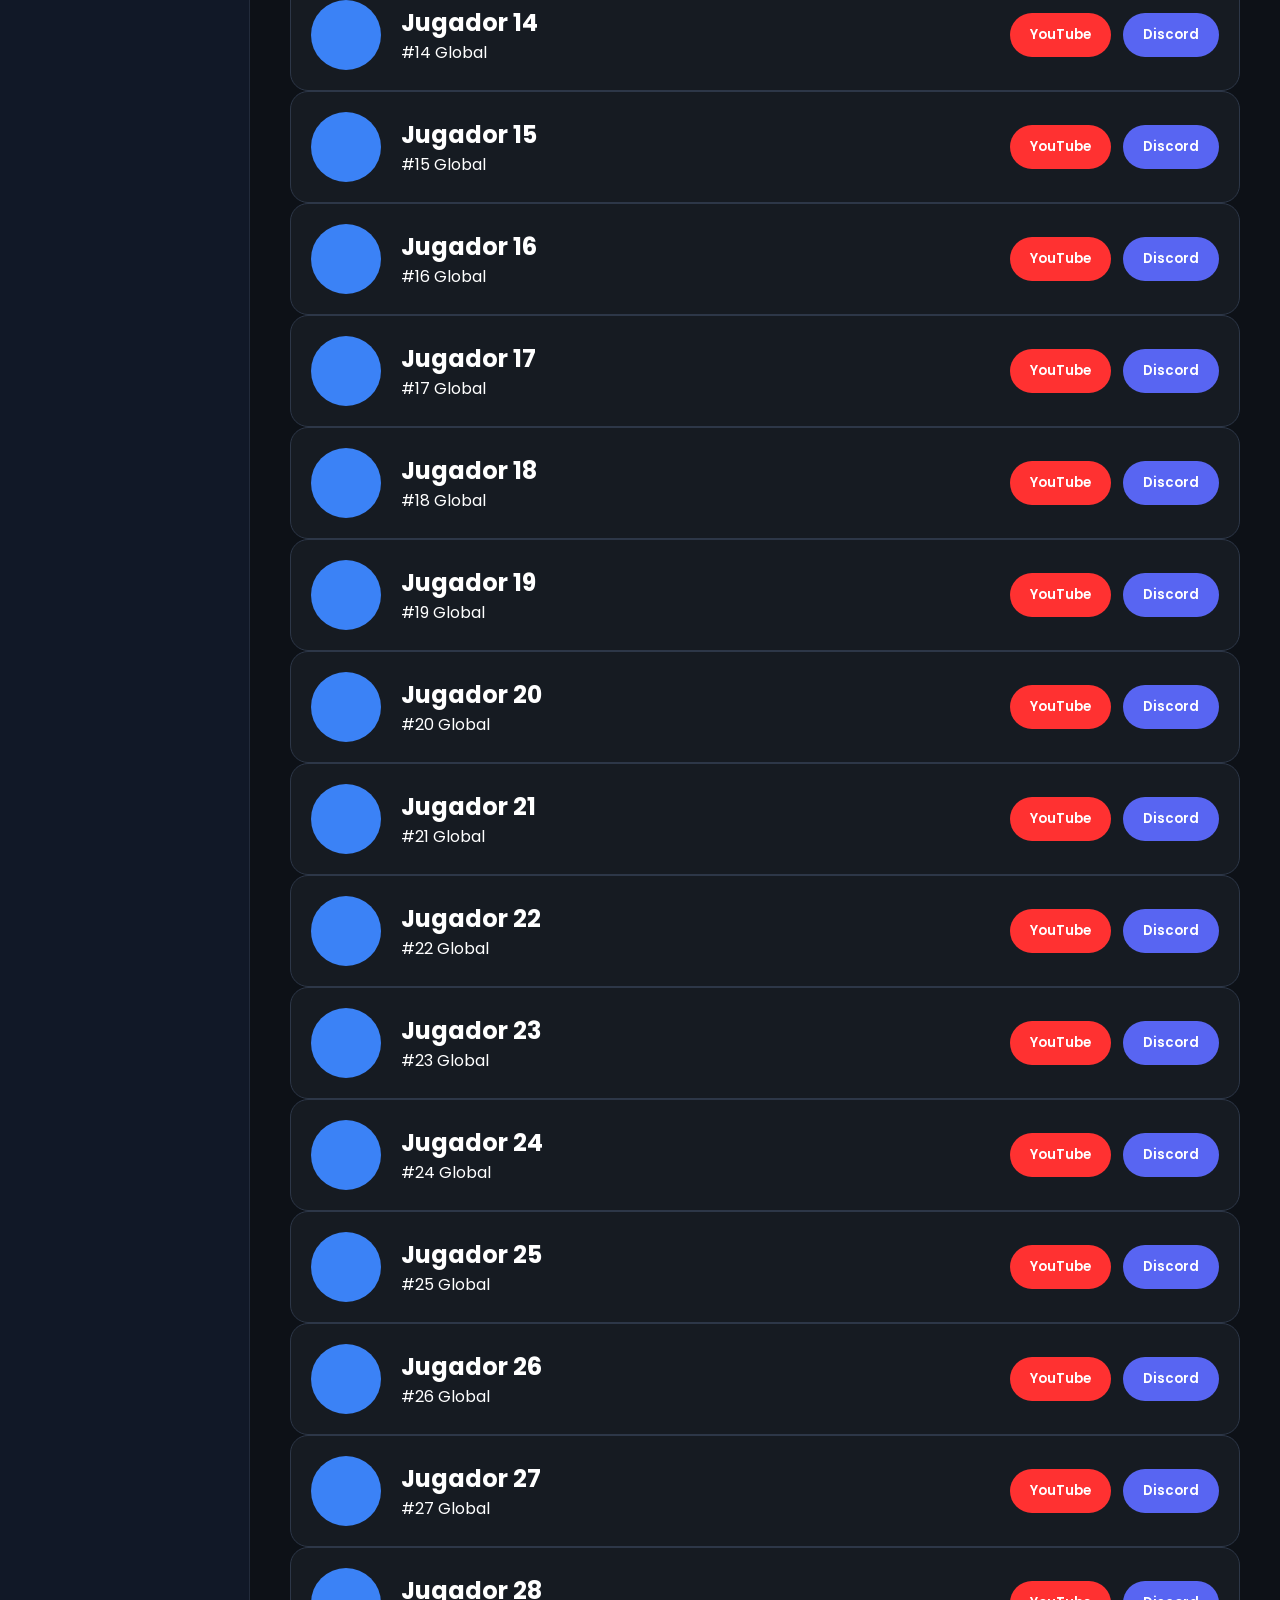
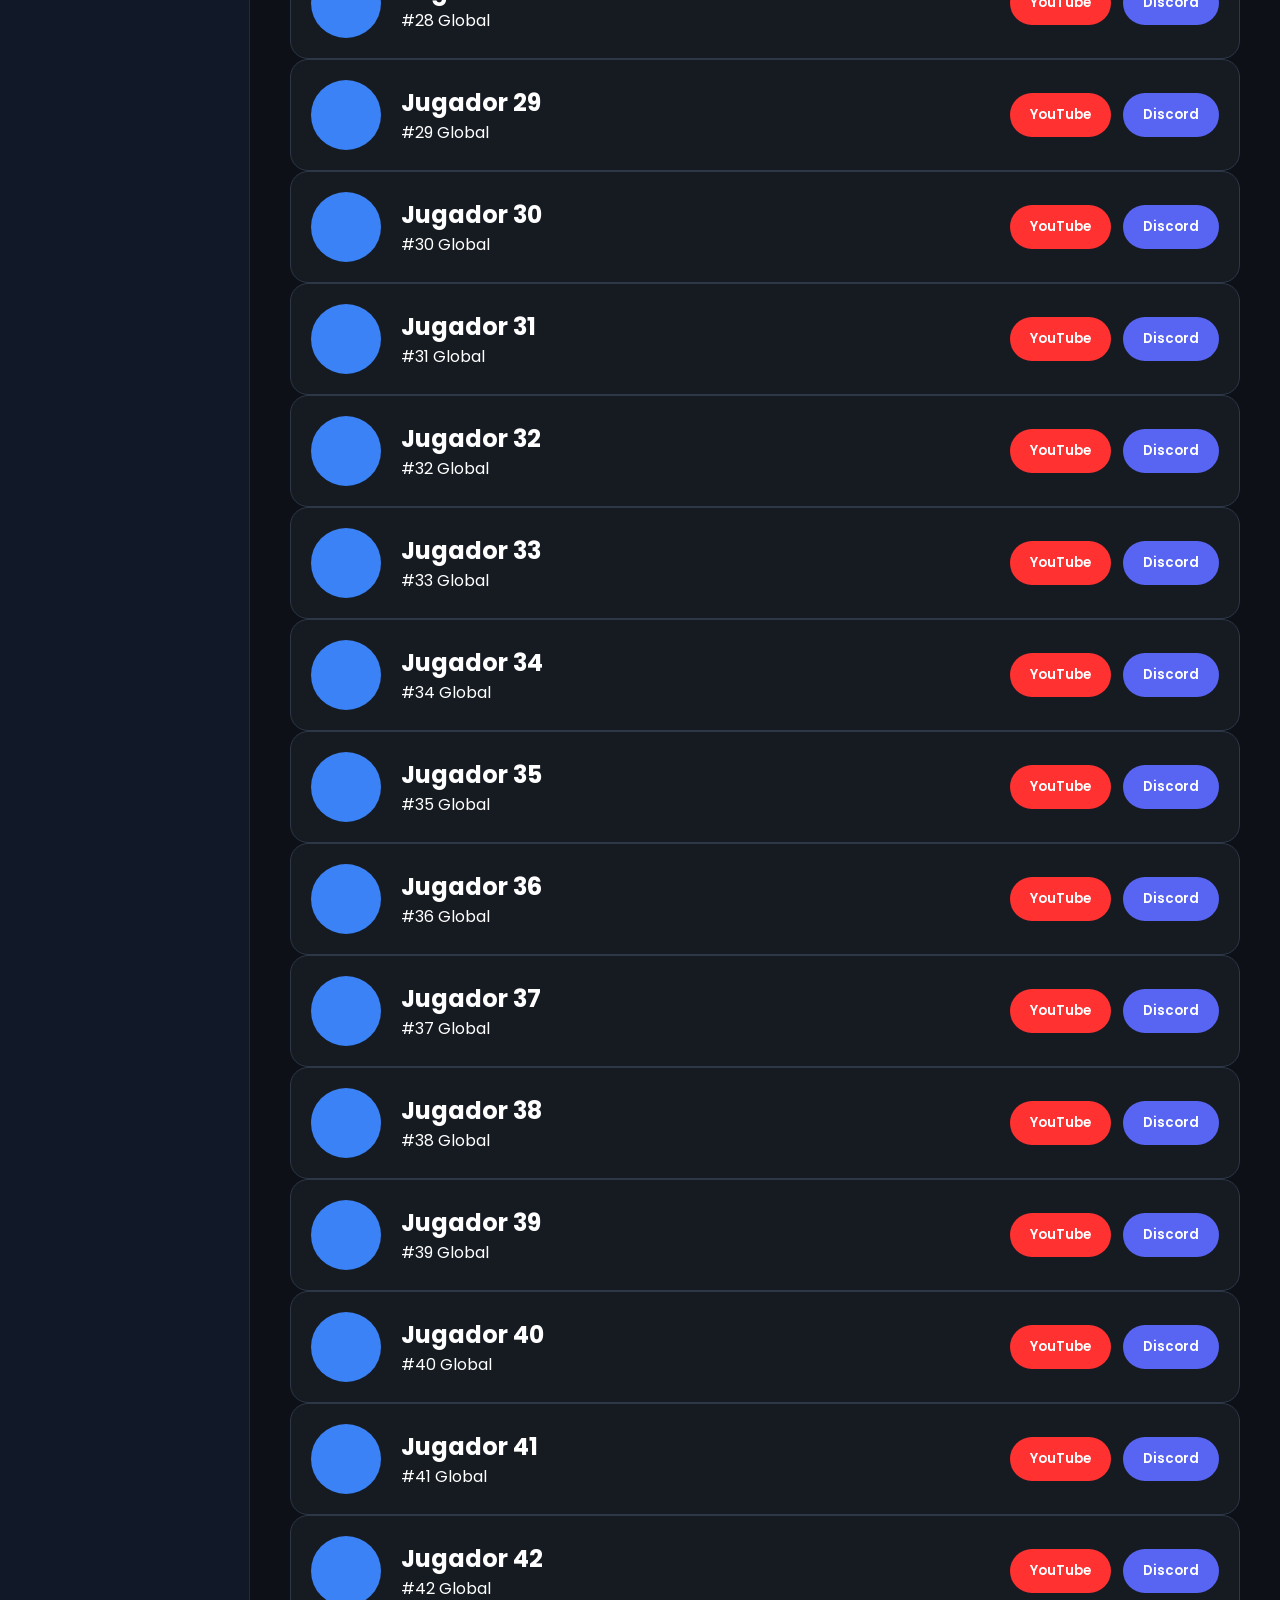
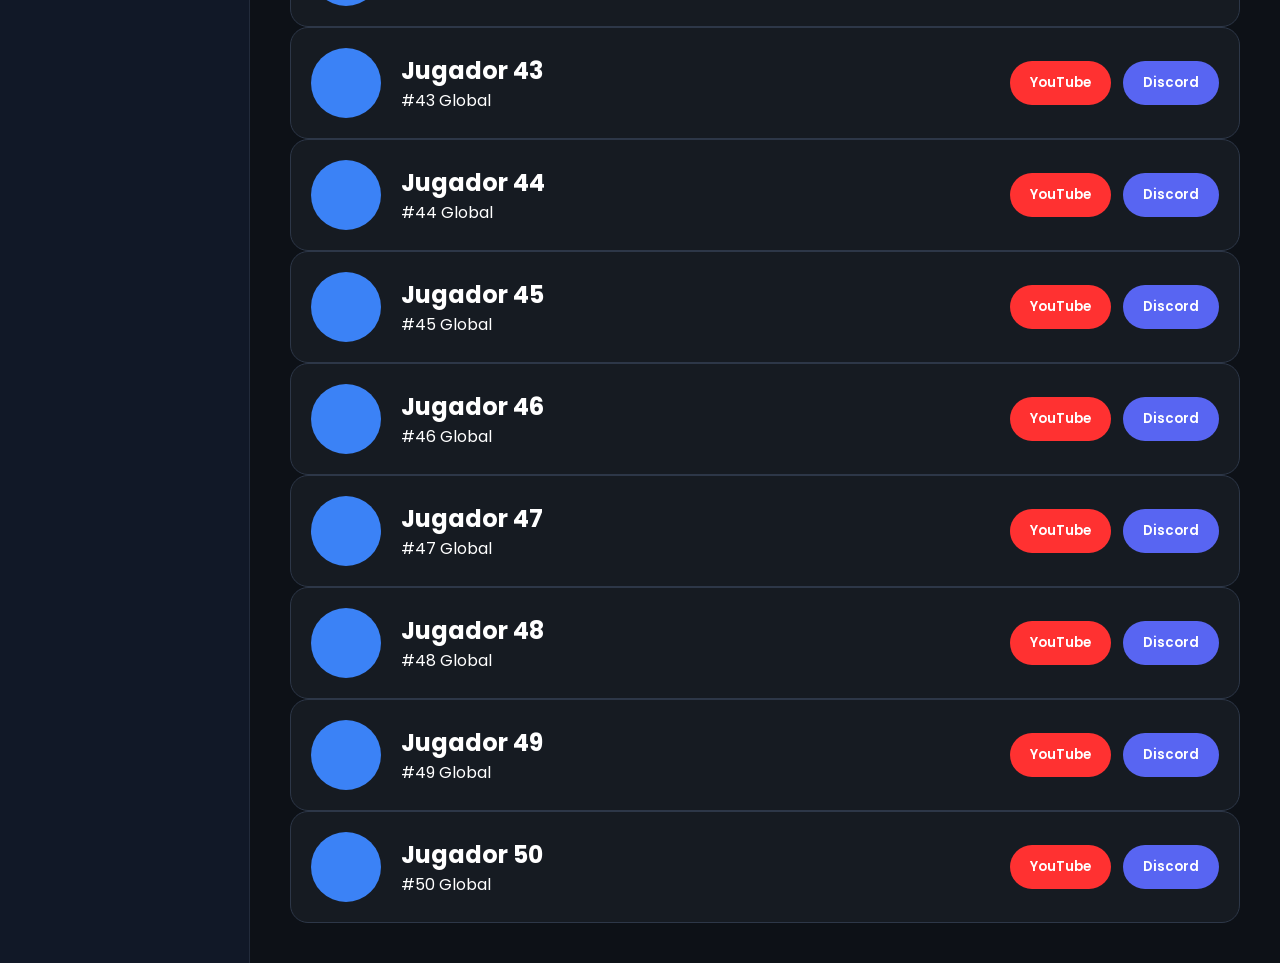
==== commit 2c8aa1c2: "Mover archivos a raíz para GitHub Pages" ====
--- a/docs/index.html
+++ b/docs/index.html
@@ -316,7 +316,7 @@
 <body>
     <div class="wrapper">
         <aside class="sidebar">
-            <h2><a href="http://competitivesa.com" id="brand-link">competitivesa.com</a></h2>
+            <h2><a href="#" id="brand-link">CompetitiveSA</a></h2>
             <button id="menu-toggle" class="menu-toggle">Menu</button>
 
             <nav>
